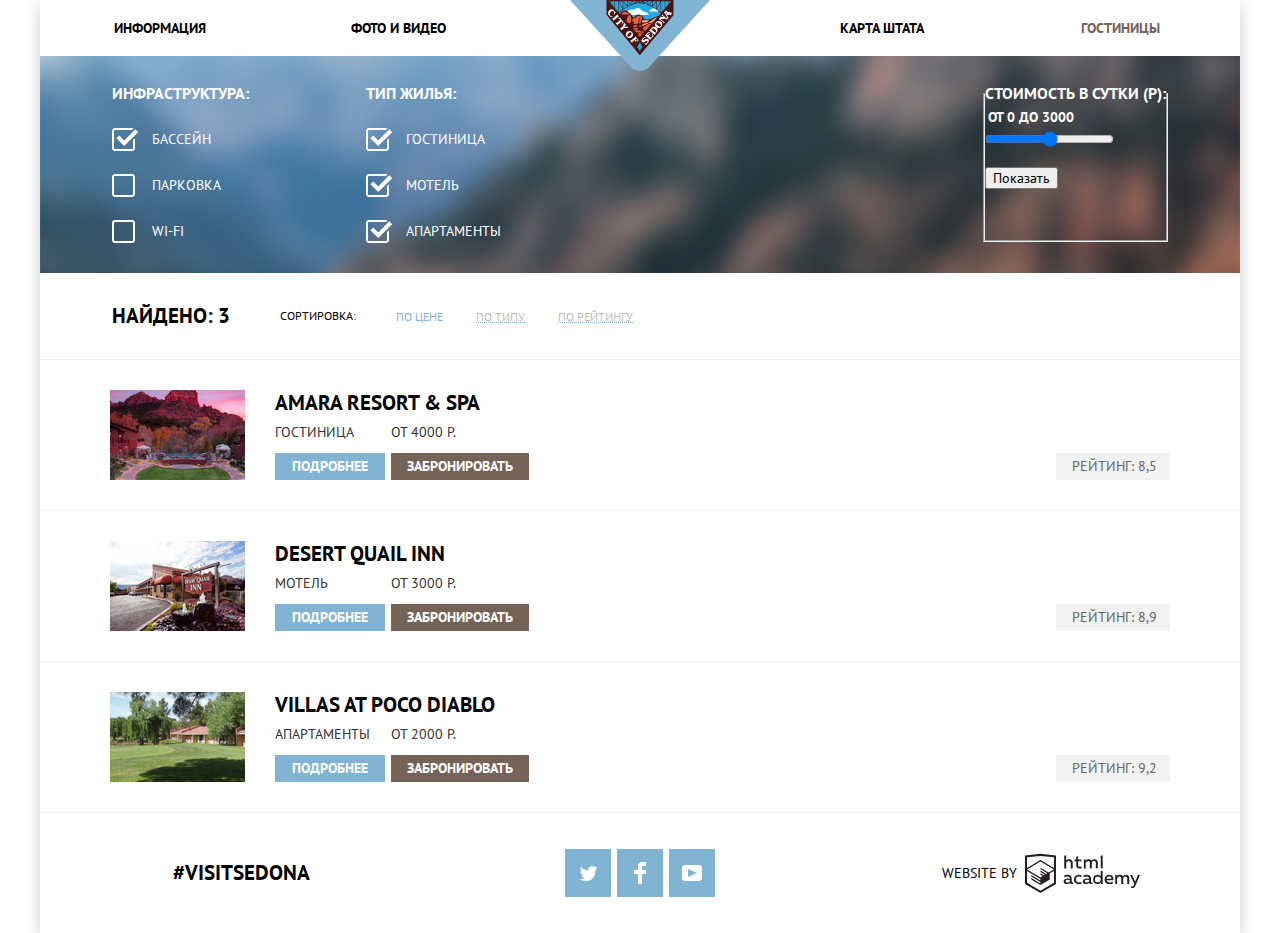
==== catalog.html @ b4323fd5 "Продолжаю пробовать стилизовать каталог" ====
<!DOCTYPE html>
<html lang="ru">
  <head>
    <meta charset="utf-8">
    <title>HTML Academy: Седона</title>
    <link href="https://fonts.googleapis.com/css?family=PT+Sans:400,700&amp;subset=cyrillic" rel="stylesheet">
    <link href="css/normalize.css" rel="stylesheet">
    <link href="css/style.css" rel="stylesheet">
  </head>
  <body class="inner-page">
    <div class="center-container">

      <header class="main-header">
        <nav class="main-navigation">
        	<a class="header-logo" href="index.html">
        	  <img src="img/logo-sedona.svg" width="140" height="71" alt="Логотип Седоны">
          </a>
        	<ul class="site-navigation">
        		<li class="navigation-item">
              <a href="info.html">Информация</a>
            </li>
        		<li class="navigation-item">
              <a href="media.html">Фото и видео</a>
            </li>
        		<li class="navigation-item">
              <a href="map.html">Карта штата</a>
            </li>
        		<li class="navigation-item site-navigation-current">
              <a href="catalog.html">Гостиницы</a>
            </li>
          </ul>
        </nav>
      </header>

      <main class="container">
      
        <section class="main-filter">
          <form class="main-filter-form" action="https://echo.htmlacademy.ru" method="get">
            <h2 class="visually-hidden">Фильтры</h2>
            <fieldset class="filter-infrastructure">
              <legend>Инфраструктура:</legend>
              <div class="field">
                <input type="checkbox" id="check-pool" name="check-pool" class="visually-hidden" checked>
                <label for="check-pool">Бассейн</label>
              </div>
              <div class="field">
                <input type="checkbox" id="check-parking" name="check-parking" class="visually-hidden">
                <label for="check-parking">Парковка</label>
              </div>
              <div class="field">
                <input type="checkbox" id="check-wifi" name="check-wifi" class="visually-hidden">
                <label for="check-wifi">Wi-Fi</label>
              </div>
            </fieldset>
            <fieldset class="filter-housetype">
              <legend>Тип жилья:</legend>
              <div class="field">
                <input type="checkbox" id="check-hotel" name="check-hotel" class="visually-hidden" checked>
                <label for="check-hotel">Гостиница</label>
              </div>
              <div class="field">
                <input type="checkbox" id="check-motel" name="check-motel" class="visually-hidden" checked>
                <label for="check-motel">Мотель</label>
              </div>
              <div class="field">
                <input type="checkbox" id="check-apartment" name="check-apartment" class="visually-hidden" checked>
                <label for="check-apartment">Апартаменты</label>
              </div>
            </fieldset>
            <fieldset class="filter-cost">
              <legend>Стоимость в сутки (Р):</legend>
              <table> 
                <tr>
                  <td>От 0</td>
                  <td>До 3000</td>
                </tr>
              </table>
              <input id="cost-range" name="cost-range" type="range" min="0" max="3000" step="100">
              <p>
                <button type="submit">Показать</button>
              </p>
            </fieldset>
          </form>
        </section>

        <section class="main-sorting">
          <p>
            <b>Найдено: 3</b>
          </p>
          <h4>Сортировка:</h4>
          <ul class="sort-list">
            <li class="sort-item">
              <a href="#" class="sort-type sort-active">по цене</a>
            </li>
            <li class="sort-item">
              <a href="#" class="sort-type">по типу</a>
            </li>
            <li class="sort-item">
              <a href="#" class="sort-type">по рейтингу</a>
            </li>
          </ul>
          <div class="sort-buttons-container">
          </div>
        </section>

        <section class="catalog">
          <h2 class="visually-hidden">Каталог гостиниц</h2>
          <ul class="catalog-list">
            <li class="catalog-item">
              <img src="img/hotel.jpg" width="135" height="90" alt="Фото гостиницы">
              <div class="catalog-description">
                <a href="#" class="hotel-type">Amara resort & spa<a>
                <div class="catlog-block">
                  <div class="catalog-detail-block">
                    <p>Гостиница</p>
                    <a href="#" class="button button-detail">Подробнее</a>
                  </div>
                  <div class="catalog-reserv-block">
                    <p>от 4000 р.</p>
                    <a href="#" class="button button-reserv">Забронировать</a>
                  </div>
                </div>
              </div>
              <div class="catalog-reitings">
                <div class="stars"></div>
                <p class="reitings">Рейтинг: 8,5</p>
              </div>
            </li>
            <li class="catalog-item">
              <img src="img/motel.jpg" width="135" height="90" alt="Фото мотеля">
              <div class="catalog-description">
                <a href="#" class="hotel-type">Desert quail inn<a>
                <div class="catlog-block">
                  <div class="catalog-detail-block">
                    <p>Мотель</p>
                    <a href="#" class="button button-detail">Подробнее</a>
                  </div>
                  <div class="catalog-reserv-block">
                    <p>от 3000 р.</p>
                    <a href="#" class="button button-reserv">Забронировать</a>
                  </div>
                </div>
              </div>
              <div class="catalog-reitings">
                <div class="stars"></div>
                <p class="reitings">Рейтинг: 8,9</p>
              </div>
            </li>
            <li class="catalog-item">
              <img src="img/apartment.jpg" width="135" height="90" alt="Фото апартаментов">
              <div class="catalog-description">
                <a href="#" class="hotel-type">Villas at poco diablo<a>
                <div class="catlog-block">
                  <div class="catalog-detail-block">
                    <p>Апартаменты</p>
                    <a href="#" class="button button-detail">Подробнее</a>
                  </div>
                  <div class="catalog-reserv-block">
                    <p>от 2000 р.</p>
                    <a href="#" class="button button-reserv">Забронировать</a>
                  </div>
                </div>
              </div>
              <div class="catalog-reitings">
                <div class="stars"></div>
                <p class="reitings">Рейтинг: 9,2</p>
              </div>
            </li>
          </ul>
        </section>

      </main>

      <footer class="main-footer">
        <div class="footer-container">
          <p class="visitsedona">#visitsedona</p>
          <div class="footer-social">
            <ul class="social-list">
              <li><a class="button social-button tw-button" href="#"><span class="visually-hidden">Твиттер</span></a></li>
              <li><a class="button social-button fb-button" href="#"><span class="visually-hidden">Фейсбук</span></a></li>
              <li><a class="button social-button yt-button" href="#"><span class="visually-hidden">Ютюб</span></a></li>
            </ul>
          </div>
          <p class="html-academy">
            <a href="https://htmlacademy.ru/intensive/htmlcss">
              <span class="website-by">Website by</span>
              <svg id="Layer_1" data-name="Layer 1" xmlns="http://www.w3.org/2000/svg" width="115" height="41" viewBox="0 0 108.08 36.85"><title>logo-htmlacademy-small1</title><path d="M44.61,26.88a2,2,0,0,0,.55-0.1v1.33a3.25,3.25,0,0,1-1.18.21,1.67,1.67,0,0,1-1.67-1,4.84,4.84,0,0,1-3.14,1.08c-1.51,0-2.91-.83-2.91-2.55,0-2.13,2-2.79,3.71-2.79a11.08,11.08,0,0,1,2.17.25v-0.3c0-1-.76-1.77-2.19-1.77a7.42,7.42,0,0,0-3,.64v-1.7a10.21,10.21,0,0,1,3.19-.55c2.36,0,3.81,1.12,3.81,3.65v3a0.54,0.54,0,0,0,.49.59h0.17Zm-6.44-1.13A1.35,1.35,0,0,0,39.63,27h0.11a3.39,3.39,0,0,0,2.41-1V24.58a9.72,9.72,0,0,0-1.81-.21c-1,0-2.16.33-2.16,1.38h0Zm12.36-6.11a5,5,0,0,1,2.57.64V22a4.08,4.08,0,0,0-2.3-.7,2.75,2.75,0,1,0,0,5.49,5,5,0,0,0,2.43-.64v1.71a6.27,6.27,0,0,1-2.76.57A4.21,4.21,0,0,1,46,24.51q0-.21,0-0.41a4.32,4.32,0,0,1,4.18-4.46h0.38Zm12.17,7.24a2,2,0,0,0,.55-0.1v1.33a3.25,3.25,0,0,1-1.18.21,1.67,1.67,0,0,1-1.67-1,4.84,4.84,0,0,1-3.14,1.08c-1.51,0-2.91-.83-2.91-2.55,0-2.13,2-2.79,3.71-2.79a11.08,11.08,0,0,1,2.17.25v-0.3c0-1-.76-1.77-2.19-1.77a7.42,7.42,0,0,0-3,.64v-1.7a10.21,10.21,0,0,1,3.19-.55c2.36,0,3.81,1.12,3.81,3.65v3a0.54,0.54,0,0,0,.49.59h0.17Zm-6.44-1.13A1.35,1.35,0,0,0,57.73,27h0.11a3.39,3.39,0,0,0,2.41-1V24.58a9.72,9.72,0,0,0-1.81-.21c-1.06,0-2.16.33-2.16,1.38h0ZM73,16V28.2H71.35V26.88a3.88,3.88,0,0,1-3.19,1.54,4.4,4.4,0,0,1,0-8.78,3.81,3.81,0,0,1,3,1.3V16H73Zm-4.53,5.22a2.76,2.76,0,1,0,0,5.52A2.86,2.86,0,0,0,71.15,25V23A2.91,2.91,0,0,0,68.49,21.27ZM79,19.64c3.31,0,4.46,2.68,3.92,5.09H76.7c0.21,1.5,1.67,2.11,3.19,2.11a6.11,6.11,0,0,0,2.64-.59v1.6a7.14,7.14,0,0,1-3,.57C77,28.42,74.78,27,74.78,24a4.18,4.18,0,0,1,4-4.39H79Zm0.09,1.54a2.28,2.28,0,0,0-2.44,2.1v0.06H81.3A2,2,0,0,0,79.13,21.18Zm5.73,7V19.87h1.65v1a3.81,3.81,0,0,1,2.78-1.27A2.86,2.86,0,0,1,91.89,21a4.12,4.12,0,0,1,2.91-1.33A3.06,3.06,0,0,1,98,23V28.2h-1.9V23.05a1.59,1.59,0,0,0-1.42-1.75H94.42a2.8,2.8,0,0,0-2.07,1.12V28.2h-1.9V23.05A1.59,1.59,0,0,0,89,21.31H88.8a3,3,0,0,0-2.21,1.29v5.63H84.86Zm21.31-8.33h1.9l-3.91,9.46c-0.9,2.17-2.09,2.86-3.35,2.86a4.76,4.76,0,0,1-1.1-.14V30.46a2.86,2.86,0,0,0,.85.12c0.9,0,1.58-.64,2.07-1.9l0.17-.42-4-8.4h2l2.86,6.29ZM38.73,1.46V6.22a3.81,3.81,0,0,1,2.7-1.14,3.25,3.25,0,0,1,3.44,3.4v5.15H43V8.72a1.81,1.81,0,0,0-1.61-2h-0.3a2.93,2.93,0,0,0-2.32,1.39v5.52h-1.9V1.46h1.9ZM49.94,2.31v3h3V6.91h-3v3.81c0,1.1.5,1.46,1.58,1.46a4.49,4.49,0,0,0,1.69-.33v1.6A6.8,6.8,0,0,1,51,13.8a2.55,2.55,0,0,1-2.86-2.74V6.89H46.58V5.26h1.5V2.74Zm5.4,11.31V5.28H57v1A3.81,3.81,0,0,1,59.77,5a2.86,2.86,0,0,1,2.6,1.33A4.12,4.12,0,0,1,65.28,5,3.06,3.06,0,0,1,68.44,8.4v5.21h-1.9V8.46a1.59,1.59,0,0,0-1.42-1.75H64.89a2.8,2.8,0,0,0-2.07,1.12v5.78h-1.9V8.46A1.59,1.59,0,0,0,59.5,6.71H59.27A3,3,0,0,0,57.06,8v5.63H55.34ZM71.17,1.45H73V13.6H71.17V1.45ZM14.71,0H14.55L0,1.54V28.21l14.55,8.66,14.55-8.66V1.54Zm12.5,27.1L14.55,34.64,1.9,27.12V16.18l12.59,7.5V25L5.86,19.9v1.31l8.68,5.21v1.39L5.87,22.65V24l8.68,5.21,8.75-5.24V18.31L27.2,16V27.12Zm0-12.53-3.48,2-1.6,1L14.51,13v1.31L21,18.23H21l-0.14.09-1,.54-5.37-3.2V17l4.24,2.52-1,.67-3.2-1.9v1.31l2.1,1.24L14.5,22.1,2,14.65,14.51,7.11Zm0-1.32L14.49,5.76,1.91,13.25v-10L14.56,1.92,27.21,3.25v10h0Z" transform="translate(0 -0.02)" fill="#231f20"/></svg>
            </a>
          </p>
        </div>
      </footer>

    </div>
  </body>
</html>
---- css/style.css ----
body {
  margin: 0;
  padding: 0;

  font-family: "PT Sans", Arial, sans-serif;
  font-size: 14px;
  line-height: 21px;
  font-weight: 700;
  color: #000000;
  text-transform: uppercase;
  background-color: #ffffff;
}

a {
  text-decoration: none;
}

img {
  max-width: 100%;
  height: auto;
}

.center-container {
  width: 1200px;
  margin: 0 auto;
  box-shadow: 0 5px 15px rgba(0, 1, 1, 0.2);
}

/* Стилизация блока header */
.header-logo {
  position: absolute;
  left: 530px;
}

.main-navigation {
  position: relative;
  font-size: 14px;
  line-height: 26px;
  font-weight: 700;
  color: #000000;
  background-color: #ffffff;
}

.site-navigation {
  margin: 0;
  padding: 0;
  list-style: none;
  display: flex;
  flex-direction: row;
}

.navigation-item {
  width: 239px;
  padding-top: 15px;
  padding-bottom: 15px;
  text-align: center;
}

.navigation-item:nth-child(3) {
  margin-left: auto;
}

.site-navigation a {
  color: #000000;
}

.site-navigation a:hover,
.site-navigation a:focus {
  color: #81b3d2;
}

.site-navigation a:active {
  color: rgba(0, 0, 0, 0.3);
}

.site-navigation-current a {
  color: #766357;
}

/* Стилизация блока main */
.background-logo {
  width: 1200px;
  height: 510px;
  background-image: url("../img/polygon.svg"), url("../img/background-photo.jpg");
  background-size: 1200px 57px, cover;
  background-position: center bottom, center -57px;
  background-repeat: no-repeat;
  margin-bottom: 40px;
}

.welcome {
  width: 575px;
  margin: 0 auto;
  display: flex;
  flex-direction: column;
  align-items: center;
}

.welcome h2 {
  font-size: 21px;
  line-height: 26px;	
  text-align: center;
  margin-bottom: 15px;
}

.welcome p {
  font-size: 14px;
  line-height: 26px;
  font-weight: 400;
  color: #333333;
  text-align: center;
  margin-bottom: 50px;
}

.features {
  margin-bottom: 50px;
}

.features-list,
.features-list-nested,
.catalog-list {
  margin: 0;
  padding: 0;
  list-style: none; 
}

.feature-item {
  display: flex;
  flex-direction: column;
  text-align: center;
}

.feature-item-main {
  display: flex;
  flex-direction: row;
}

.feature-item-discription {
  box-sizing: border-box;
  width: 400px;
  background-color: #81b3d2;
}

.feature-item-background {
  width: 800px;
  background-repeat: no-repeat;
  background-size: cover;
}

.feature-item-discription {
  padding: 50px 40px;
}

.feature-item:nth-of-type(1) .feature-item-background {
  background-image: url("../img/feature-photo-2.jpg");
  background-position: center -77px;
}

.feature-item:nth-of-type(2) .feature-item-background {
  background-image: url("../img/feature-photo-1.jpg");
  background-position: center -75px;
}

.features-list-nested {
  display: flex;
  flex-direction: row;
}

.nested-item {
  padding: 50px 60px 60px;
  width: 400px;
  box-sizing: border-box;
  background-color: #eeeeee;
}

.nested-item.stretched {
  padding: 170px 60px 80px;
  background-color: #ffffff;
}

.feature-item h3 {
  margin: 0;
  padding: 0;
  margin-bottom: 25px;
  font-size: 21px;
  line-height: 21px;
}

.feature-item p {
  margin: 0;
  padding: 0;
  font-size: 14px;
  line-height: 21px;
  font-weight: 400;
}

p.feature-number {
  margin-bottom: 20px;
}

.feature-item-main {
  color: #ffffff;
}

h3.with-icon {
  position: relative;
}

h3.with-icon::before {
  content: "";
  position: absolute;
  bottom: 45px;
  left: 50%;
  margin-left: -38px;
  width: 76px;
  height: 80px;
  background-repeat: no-repeat;
}

h3.with-icon.icon-1::before {
  background-image: url("../img/icon-1.svg");
  background-position: 0 5px;
}

h3.with-icon.icon-2::before {
  background-image: url("../img/icon-3.svg");
  background-position: 0 5px;
}

h3.with-icon.icon-3::before {
  background-image: url("../img/icon-2.svg");
  background-position: 5px 0;
}

.interested {
  width: 575px;
  margin: 0 auto;
  display: flex;
  flex-direction: column;
  align-items: center;
}

.interested h2 {
  margin: 0;
  padding: 0;
  margin-bottom: 25px;
  font-size: 30px;
  line-height: 36px;	
  text-align: center;
}

.interested p {
  margin: 0;
  padding: 0;
  font-size: 14px;
  line-height: 24px;
  font-weight: 400;
  color: #333333;
  text-align: center;
  margin-bottom: 45px;
}

.button {
  display: inline-block;
  font: inherit;
  text-align: center;
  color: #ffffff;
  vertical-align: middle;
  text-transform: uppercase;
  background-color: #81b3d2;
  border: none;
}

.button-detail {
  padding: 3px 17px;
  margin-right: 6px;
}

.button-reserv {
  padding: 3px 16px;
  background-color: #766357;  
}

.popap-button-container {
  position: relative;
  margin-left: 316px;
}

.button-popap {
  padding: 30px 140px;
  font-size: 21px;
  line-height: 26px;
  font-weight: 700;
  background-color: #766357;	
}

.button-find {
  padding-top: 16px;
  padding-bottom: 16px;
  margin-top: 24px;
  width: 100%;
  font-size: 21px;
  line-height: 26px;
  font-weight: 700;
}

.button-change {
  position: relative;
  width: 38px;
  height: 38px;
  font-size: 0;
  background-color: #f2f2f2;
  border: 0;
}

.button-change::before,
.button-change::after {
  content: "";
  position: absolute;
  width: 12px;
  height: 3px;
  top: 18px;
  left: 13px;
  background-color: #cacaca;
}

.button-minus {
}

.button-plus::after {
  transform: rotate(90deg);
}

.button-popap:hover,
.button-popap:focus,
.button-reserv:hover,
.button-reserv:focus {
  background-color: #604e43;
}

.button-popap:active,
.button-reserv:active {
  background-color: #503e33;
  color: rgba(255, 255, 255, 0.3);
}

.button-find:hover,
.button-find:focus,
.button-detail:hover,
.button-detail:focus,
.social-button:hover,
.social-button:focus {
  background-color: #669ec0;
}

.button-find:active,
.button-detail:active,
.social-button:active {
  background-color: #5496bd;
  color: rgba(255, 255, 255, 0.3);
}

.button-change:hover::before,
.button-change:hover::after,
.button-change:focus::before,
.button-change:focus::after {
  background-color: #000000; 
}

.button-change:active::before,
.button-change:active::after {
  background-color: #81b3d2;
}

.map {
  height: 473px;
  overflow: hidden;
}

/* Стилизация блока footer */
.main-footer .footer-container {
  padding: 36px 73px;
  display: flex;
  flex-direction: row;
  align-items: center;
}

p.visitsedona {
  margin: 0;
  padding: 0;
  margin-right: 212px;
  padding-left: 60px;
  box-sizing: border-box;
  font-size: 21px;
  line-height: 26px;	
  width: 240px;
}

.footer-social {
  width: 150px;
}

.social-list {
  margin: 0;
  padding: 0;
  width: 150px;
  display: flex;
  flex-direction: row;
  justify-content: space-between;
  list-style: none;
}

.social-button {
  position: relative;
  width: 46px;
  height: 48px;
  background-color: #81b3d2;
}

.social-button::before {
  content: "";
  position: absolute;
  width: 24px;
  height: 24px;
  top: 50%;
  left: 50%;
  margin-left: -12px;
  margin-top: -12px;
  background-repeat: no-repeat;
  background-position: 50% 50%;
}

.social-button.tw-button::before {
  background-image: url("../img/twitter.svg");
}

.social-button.fb-button::before {
  background-image: url("../img/fb-icon.svg");
}

.social-button.yt-button::before {
  background-image: url("../img/youtube.svg");
}

.social-button:active::before {
  opacity: 0.3;
}

p.html-academy {
  margin: 0;
  padding: 0; 
  margin-left: auto;
  padding-left: 15px;
  box-sizing: border-box;
  width: 240px;
}

.html-academy a {
  display: flex;
  align-items: center;
}

.html-academy a:hover path,
.html-academy a:focus path {
  fill: #81b3d2;
}

.html-academy a:active path {
  fill: #bdbbbc;
}

span.website-by {
  margin-right: 8px;
  font-size: 14px;
  line-height: 26px;
  font-weight: 400;
  color: #000000;
}

/* Стилизация блока popap */
.popap-find-form {
  position: absolute;
  padding: 55px;
  width: 568px;
  box-sizing: border-box;
  background-color: #ffffff;

  box-shadow: 0 5px 15px rgba(0, 1, 1, 0.2);
}

.grown-children {
  display: flex;
  /*justify-content: space-between;*/
}

.find-hotel-form {
  display: flex;
  flex-wrap: wrap;
}

.find-form-item {
  display: flex;
  align-items: center;
}

.find-hotel-form p {
  margin: 0;
  margin-bottom: 30px;
}

.find-form-item label {
  display: inline-block;
  margin-right: 20px;
}

.find-form-item input {
  padding: 0;
  margin: 0;
  padding: 12px 50px 12px 12px;
  box-sizing: border-box;
  font: inherit;
  background-color: #f2f2f2;
  border: none;
  height: 38px;
  text-transform: uppercase;
   
  /*width: 100%;*/
  /*width: 346px;*/
}

.grown-children input {
  padding: 12px 14px;
  width: 38px;
}

.find-form-item input:hover {
  background-color: #ebebeb;
}

.find-form-item input:focus {
  background-color: transparent;
  border: 2px #e5e5e5 solid;
}

/* Далее для страницы каталога */

.main-filter {
  padding: 27px 70px 31px 70px;
  background-image: url("../img/filter-background.jpg");
  background-size: cover;
  background-position: center;
  background-repeat: no-repeat;
}

.main-filter-form {
  display: flex;
  flex-direction: row;
  color: #ffffff;
}

.filter-cost {
  margin-left: auto;
}

.main-filter-form legend {
  font-size: 16px;
  line-height: 21px;
  font-weight: 700;
}

.main-filter-form label {
  position: relative;
  font-size: 14px;
  line-height: 21px;
  font-weight: 400;
}

.main-filter-form label::before {
  content: "";
  height: 23px;
  width: 27px;
  left: -40px;
  top: -2px;
  position: absolute;
  background-image: url("../img/checkbox-off.svg");
  background-size: 23px 23px;
  background-position: 0;
  background-repeat: no-repeat;
}

.main-filter-form input[type="checkbox"]:checked + label::before {
  background-image: url("../img/checkbox-on.svg");
  background-size: 27px 23px;
  background-position: 0;
  background-repeat: no-repeat;  
}

.main-filter-form fieldset {
  padding: 0;
}

.main-filter-form .field {
  margin-top: 25px;
  margin-left: 40px;
}

.filter-infrastructure {
  margin-right: 115px;
  border: none;
}

.filter-housetype {
  border: none; 
}

.catalog-list {
  margin: 0;
  padding: 0;
}

.catalog-item {
  padding: 30px 70px;
  border-bottom: 1px solid #eeeeee;
  display: flex;
  flex-direction: row;
}

.catalog-description {
  display: flex;
  flex-direction: column; 
}

.catlog-block {
  display: flex;
  flex-direction: row;
  margin-top: auto;
}

.catalog-item img {
  margin-right: 30px;
}

.catlog-block p {
  margin: 0;
  padding: 0;
  margin-bottom: 10px;
  font-size: 14px;
  line-height: 21px;
  font-weight: 400;
  color: #333333;
}

.catalog-reitings {
  margin-left: auto;
  display: flex;
  flex-direction: column;
  justify-content: space-between;
}

.reitings {
  margin: 0;
  padding: 0;
  padding-top: 3px;
  padding-bottom: 3px;
  padding-left: 16px;
  padding-right: 13px;

  font-size: 14px;
  line-height: 21px;
  font-weight: 400;
  color: #666666;

  background-color: #f2f2f2;
}

.hotel-type {
  font-size: 21px;
  line-height: 26px;
  font-weight: 700;
  color: #000000;	
}

.hotel-type:hover,
.hotel-type:focus {
  color: #81b3d2;
}

.hotel-type:active {
  color: rgba(0, 0, 0, 0.3);
}

.main-sorting {
  padding: 30px 72px;
  border-bottom: 1px solid #eeeeee;
  display: flex;
  flex-direction: row;
  align-items: center;
}

.main-sorting p:nth-child(1) {
  margin: 0;
  padding: 0;
  padding-right: 50px;
  font-size: 21px;
  line-height: 26px;
  font-weight: 700;
  color: #000000; 
}

.main-sorting h4 {
  margin: 0;
  padding: 0;
  padding-right: 40px;
  font-size: 12px;
  line-height: 18px;
  font-weight: 400;
  color: #000000; 
}

.sort-list {
  margin: 0;
  padding: 0;
  display: flex;
  flex-direction: row; 
  list-style: none; 
}

a.sort-type {
  margin-right: 33px;
  font-size: 12px;
  line-height: 18px;
  font-weight: 400;
  color: rgba(0,0,0,0.3);
  text-decoration: underline;
  text-decoration-style: dotted;
  text-decoration-color: #81b3d2;
}

a.sort-active {
  color: #81b3d2;
  text-decoration: none;
}

a.sort-type:hover,
a.sort-type:focus {
  color: #81b3d2;
}

a.sort-type:active {
  color: #000000;
  text-decoration: none;
}




.visually-hidden:not(:focus):not(:active),
input[type="checkbox"].visually-hidden,
input[type="radio"].visually-hidden {
  position: absolute;

  width: 1px;
  height: 1px;
  margin: -1px;
  border: 0;
  padding: 0;

  white-space: nowrap;

  clip-path: inset(100%);
  clip: rect(0 0 0 0);
  overflow: hidden;
}
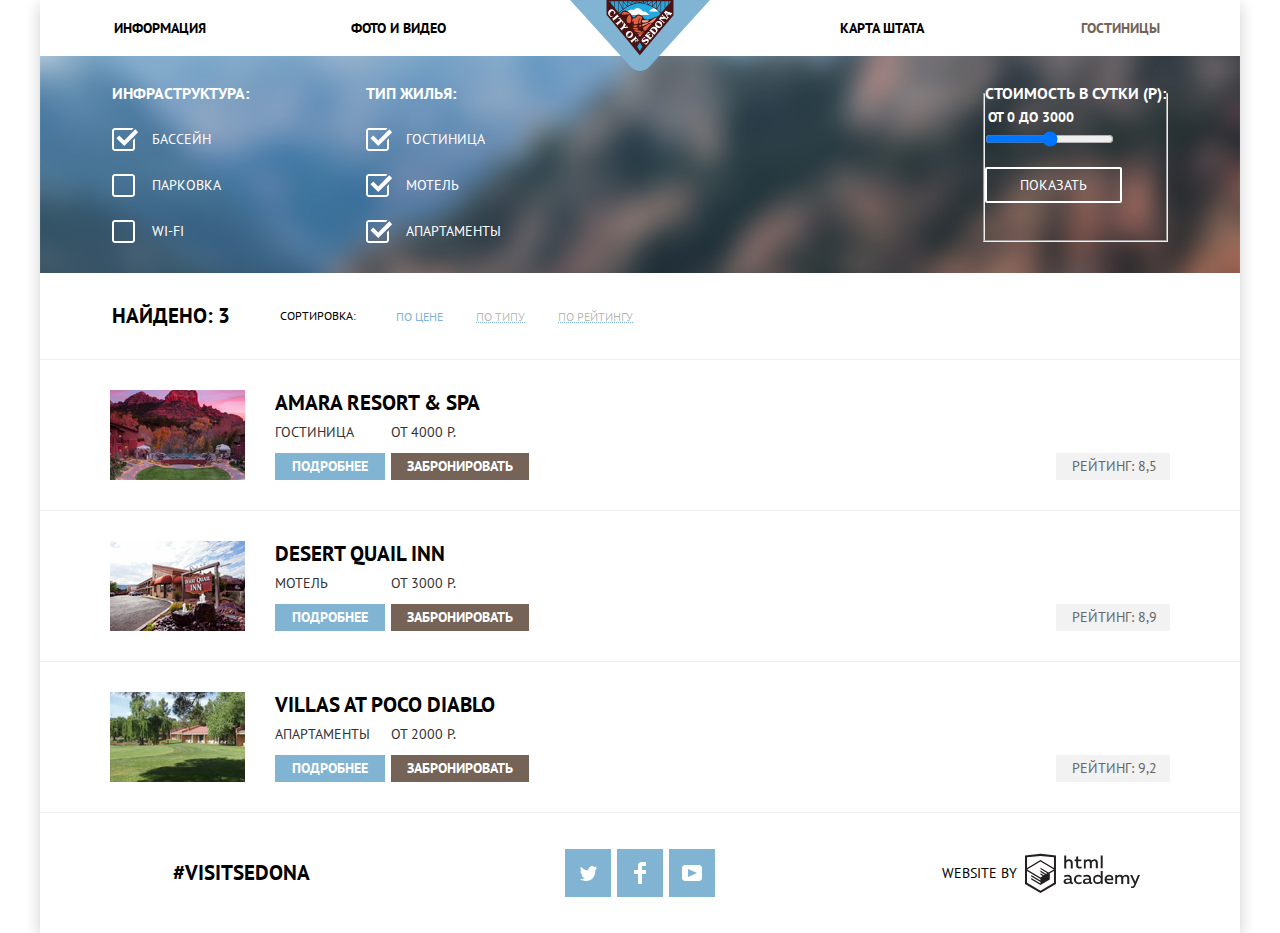
==== commit 7663947a: "Стилизации кнопки Показать" ====
--- a/catalog.html
+++ b/catalog.html
@@ -77,7 +77,7 @@
               </table>
               <input id="cost-range" name="cost-range" type="range" min="0" max="3000" step="100">
               <p>
-                <button type="submit">Показать</button>
+                <button type="submit" class="button show-button">Показать</button>
               </p>
             </fieldset>
           </form>
--- a/css/style.css
+++ b/css/style.css
@@ -324,11 +324,19 @@
   background-color: #cacaca;
 }
 
-.button-minus {
-}
-
 .button-plus::after {
   transform: rotate(90deg);
+}
+
+.show-button {
+  font-size: 14px;
+  line-height: 21px;
+  font-weight: 400;
+  width: 137px;
+  height: 36px;
+  background-color: transparent;
+  border: 2px solid #ffffff;
+  border-radius: 2px;
 }
 
 .button-popap:hover,
@@ -370,6 +378,12 @@
 .button-change:active::before,
 .button-change:active::after {
   background-color: #81b3d2;
+}
+
+.show-button:hover,
+.show-button:focus {
+  color: #000000;
+  background-color: #ffffff; 
 }
 
 .map {
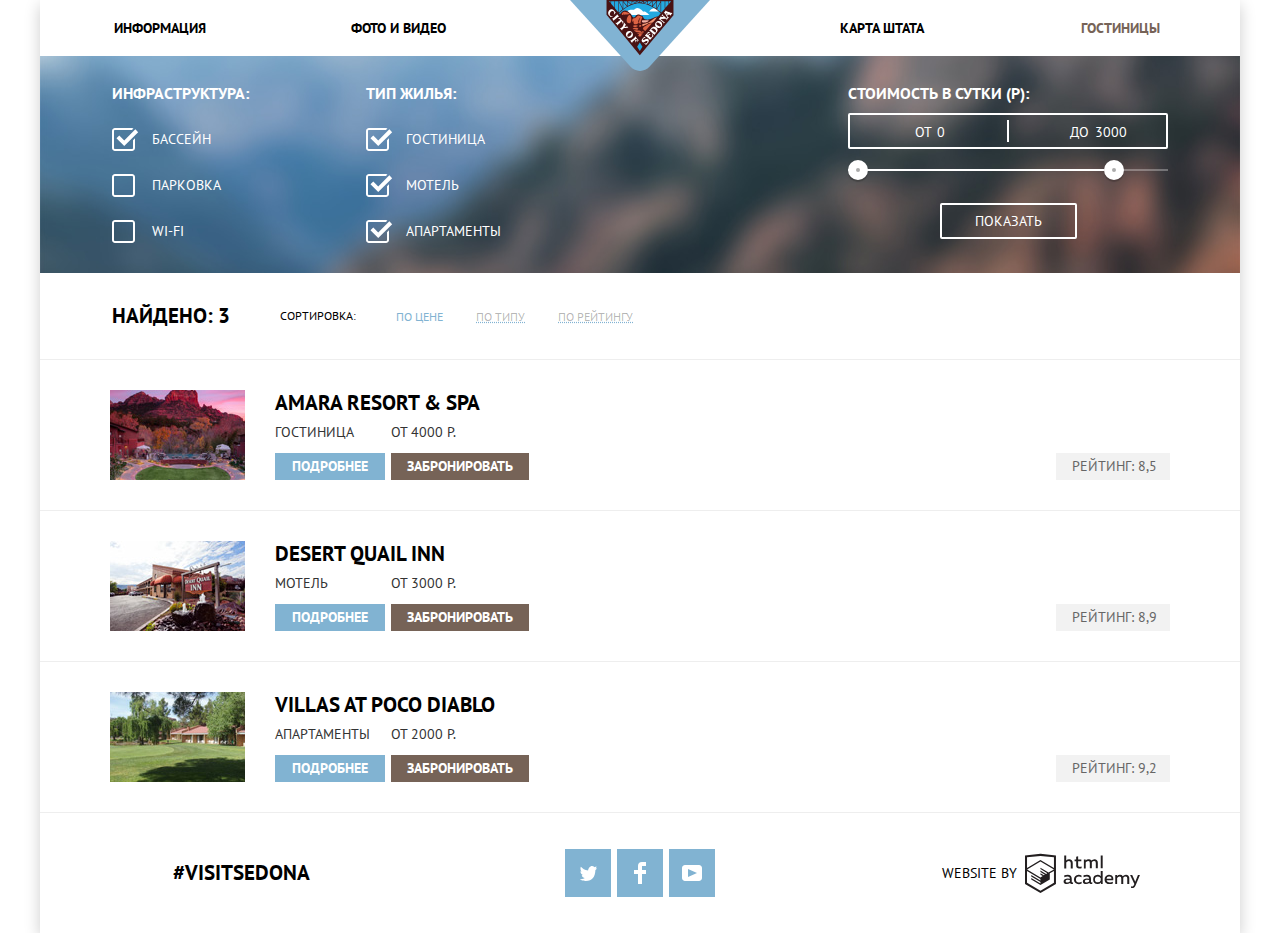
==== commit a6ff8e63: "Доверстал сложный фильтр в каталоге" ====
--- a/catalog.html
+++ b/catalog.html
@@ -41,44 +41,48 @@
               <legend>Инфраструктура:</legend>
               <div class="field">
                 <input type="checkbox" id="check-pool" name="check-pool" class="visually-hidden" checked>
-                <label for="check-pool">Бассейн</label>
+                <label class="check-label" for="check-pool">Бассейн</label>
               </div>
               <div class="field">
                 <input type="checkbox" id="check-parking" name="check-parking" class="visually-hidden">
-                <label for="check-parking">Парковка</label>
+                <label class="check-label" for="check-parking">Парковка</label>
               </div>
               <div class="field">
                 <input type="checkbox" id="check-wifi" name="check-wifi" class="visually-hidden">
-                <label for="check-wifi">Wi-Fi</label>
+                <label class="check-label" for="check-wifi">Wi-Fi</label>
               </div>
             </fieldset>
             <fieldset class="filter-housetype">
               <legend>Тип жилья:</legend>
               <div class="field">
                 <input type="checkbox" id="check-hotel" name="check-hotel" class="visually-hidden" checked>
-                <label for="check-hotel">Гостиница</label>
+                <label class="check-label" for="check-hotel">Гостиница</label>
               </div>
               <div class="field">
                 <input type="checkbox" id="check-motel" name="check-motel" class="visually-hidden" checked>
-                <label for="check-motel">Мотель</label>
+                <label class="check-label" for="check-motel">Мотель</label>
               </div>
               <div class="field">
                 <input type="checkbox" id="check-apartment" name="check-apartment" class="visually-hidden" checked>
-                <label for="check-apartment">Апартаменты</label>
+                <label class="check-label" for="check-apartment">Апартаменты</label>
               </div>
             </fieldset>
             <fieldset class="filter-cost">
               <legend>Стоимость в сутки (Р):</legend>
-              <table> 
-                <tr>
-                  <td>От 0</td>
-                  <td>До 3000</td>
-                </tr>
-              </table>
-              <input id="cost-range" name="cost-range" type="range" min="0" max="3000" step="100">
-              <p>
+              <div class="price-controls">
+                <label class="min-price">от <input type="text" name="min-price" value="0"></label>
+                <label class="max-price">до <input type="text" name="max-price" value="3000"></label>
+              </div>
+              <div class="range-controls">
+                <div class="scale">
+                  <div class="bar"></div>
+                </div>
+                <div class="range-toggle range-toggle-min"></div>
+                <div class="range-toggle range-toggle-max"></div>
+              </div>
+              <!--<p>-->
                 <button type="submit" class="button show-button">Показать</button>
-              </p>
+              <!--</p>-->
             </fieldset>
           </form>
         </section>
--- a/css/style.css
+++ b/css/style.css
@@ -329,6 +329,9 @@
 }
 
 .show-button {
+  display: block;
+  margin: 0 auto;
+  /*padding: 6px 35px;*/
   font-size: 14px;
   line-height: 21px;
   font-weight: 400;
@@ -337,6 +340,7 @@
   background-color: transparent;
   border: 2px solid #ffffff;
   border-radius: 2px;
+  cursor: pointer;
 }
 
 .button-popap:hover,
@@ -572,10 +576,6 @@
   color: #ffffff;
 }
 
-.filter-cost {
-  margin-left: auto;
-}
-
 .main-filter-form legend {
   font-size: 16px;
   line-height: 21px;
@@ -589,7 +589,102 @@
   font-weight: 400;
 }
 
-.main-filter-form label::before {
+.filter-cost {
+  width: 320px;
+  margin-left: auto;
+  border: none;
+}
+
+.filter-cost legend {
+  margin-bottom: 9px;
+}
+
+.price-controls {
+  position: relative;
+  height: 32px;
+  margin-bottom: 20px;
+  font-size: 0;
+  border: 2px solid #ffffff;
+  border-radius: 2px;
+}
+
+.price-controls::after {
+  content: "";
+  position: absolute;
+  top: 50%;
+  left: 50%;
+  width: 2px;
+  height: 22px;
+  background: #ffffff;
+  transform: translate(-50%, -50%);
+}
+
+.price-controls label {
+  display: inline-block;
+  font-size: 14px;
+  line-height: 32px;
+  /*line-height: 38px;*/
+  vertical-align: top;
+  cursor: pointer;
+  /*background-color: red;*/
+}
+
+.price-controls .min-price,
+.price-controls .max-price {
+  width: 90px;
+  padding-left: 65px;
+}
+
+.price-controls input {
+  width: 50px;
+  margin: 0;
+  color: inherit;
+  font: inherit;
+  background: none;
+  border: none;
+}
+
+.range-controls {
+  position: relative;
+  margin-bottom: 32px;
+}
+
+.range-controls .scale {
+  height: 2px;
+  background: rgba(255, 255, 255, 0.3);
+}
+
+.range-controls .bar {
+  width: 80%;
+  height: 2px;
+  background: #ffffff;
+}
+
+.range-toggle {
+  position: absolute;
+  top: -9px;
+  width: 4px;
+  height: 4px;
+  background: #ababab;
+  border: 8px solid #ffffff;
+  border-radius: 50%;
+  box-shadow: 0 2px 1px 0 rgba(0, 1, 1, 0.2);
+  cursor: pointer;
+}
+
+.range-toggle:hover {
+  background: #1c4f80;
+}
+
+.range-toggle-min {
+  left: 0;
+}
+
+.range-toggle-max {
+  left: 80%;
+}
+
+.check-label::before {
   content: "";
   height: 23px;
   width: 27px;
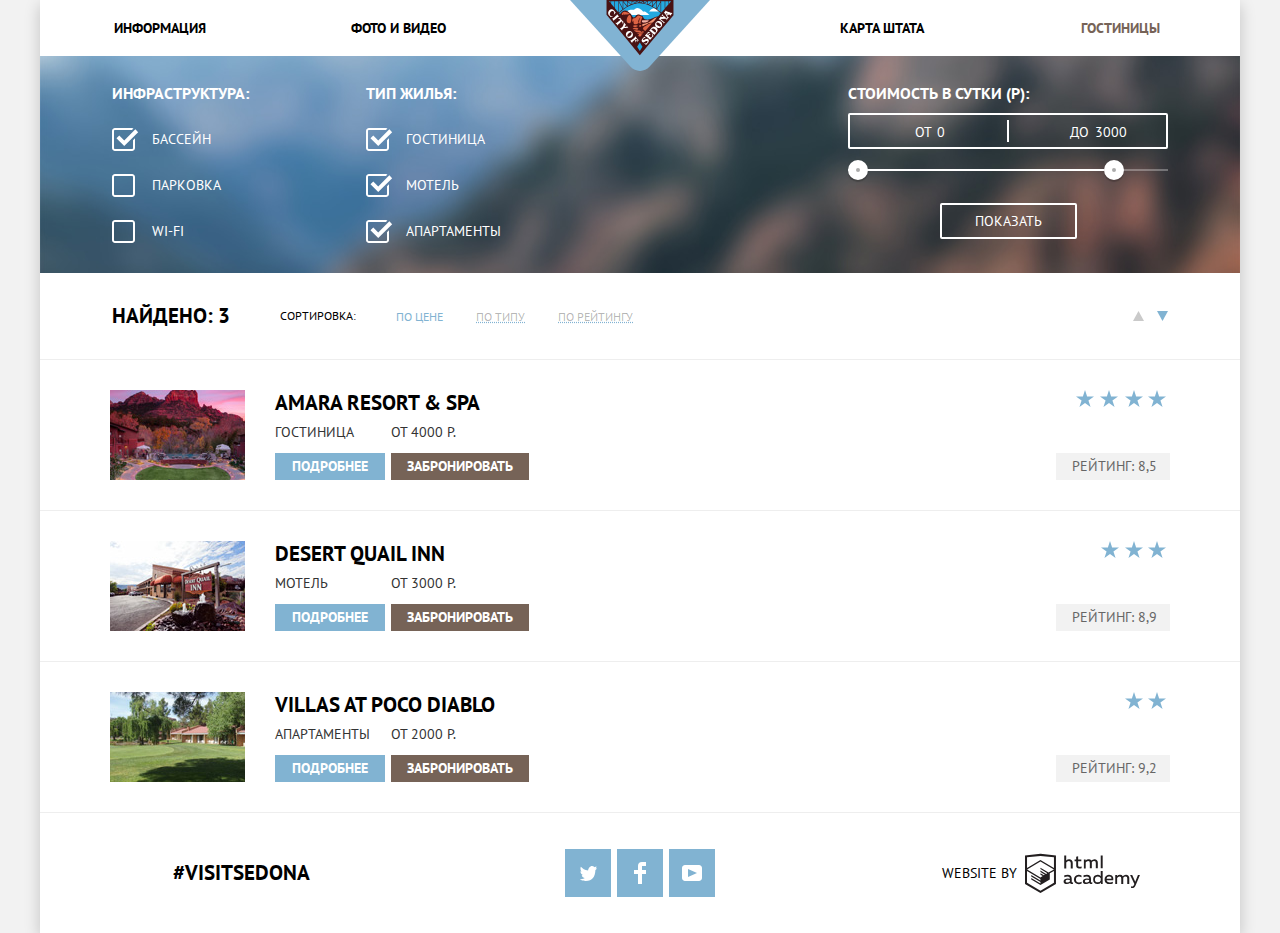
==== commit 1fd54c23: "Закончил верстку обоих страниц" ====
--- a/catalog.html
+++ b/catalog.html
@@ -80,9 +80,7 @@
                 <div class="range-toggle range-toggle-min"></div>
                 <div class="range-toggle range-toggle-max"></div>
               </div>
-              <!--<p>-->
-                <button type="submit" class="button show-button">Показать</button>
-              <!--</p>-->
+              <button type="submit" class="button show-button">Показать</button>
             </fieldset>
           </form>
         </section>
@@ -104,6 +102,12 @@
             </li>
           </ul>
           <div class="sort-buttons-container">
+            <a href="#" class="sort-button sort-button-up">
+              <svg xmlns="http://www.w3.org/2000/svg" width="11" height="10" viewBox="0 0 11 10"><path fill="#cacaca" d="M5.5 0L0 10h11z"/></svg>
+            </a>
+            <a href="#" class="sort-button sort-button-down sort-button-active">
+              <svg xmlns="http://www.w3.org/2000/svg" width="11" height="10" viewBox="0 0 11 10"><path fill="#cacaca" d="M5.5 10L0 0h11"/></svg>
+            </a>
           </div>
         </section>
 
@@ -126,7 +130,7 @@
                 </div>
               </div>
               <div class="catalog-reitings">
-                <div class="stars"></div>
+                <div class="stars four-stars"></div>
                 <p class="reitings">Рейтинг: 8,5</p>
               </div>
             </li>
@@ -146,7 +150,7 @@
                 </div>
               </div>
               <div class="catalog-reitings">
-                <div class="stars"></div>
+                <div class="stars three-stars"></div>
                 <p class="reitings">Рейтинг: 8,9</p>
               </div>
             </li>
@@ -166,7 +170,7 @@
                 </div>
               </div>
               <div class="catalog-reitings">
-                <div class="stars"></div>
+                <div class="stars two-stars"></div>
                 <p class="reitings">Рейтинг: 9,2</p>
               </div>
             </li>
--- a/css/style.css
+++ b/css/style.css
@@ -8,7 +8,7 @@
   font-weight: 700;
   color: #000000;
   text-transform: uppercase;
-  background-color: #ffffff;
+  background-color: #f2f2f2;
 }
 
 a {
@@ -24,6 +24,10 @@
   width: 1200px;
   margin: 0 auto;
   box-shadow: 0 5px 15px rgba(0, 1, 1, 0.2);
+}
+
+.container {
+  background-color: #ffffff;
 }
 
 /* Стилизация блока header */
@@ -281,12 +285,12 @@
   background-color: #766357;  
 }
 
-.popap-button-container {
+.popup-button-container {
   position: relative;
   margin-left: 316px;
 }
 
-.button-popap {
+.button-popup {
   padding: 30px 140px;
   font-size: 21px;
   line-height: 26px;
@@ -321,17 +325,37 @@
   height: 3px;
   top: 18px;
   left: 13px;
-  background-color: #cacaca;
+  background-color: #a9a9a9;
 }
 
 .button-plus::after {
   transform: rotate(90deg);
+}
+
+.button-calendar {
+  width: 58px;
+  height: 38px;
+  font-size: 0;
+  background-color: #f2f2f2;
+  border: 0;
+}
+
+.button-calendar path {
+  fill: #a9a9a9;
+}
+
+.button-calendar:hover path,
+.button-calendar:focus path {
+  fill: #000000; 
+}
+
+.button-calendar:active path {
+  fill: #81b3d2;
 }
 
 .show-button {
   display: block;
   margin: 0 auto;
-  /*padding: 6px 35px;*/
   font-size: 14px;
   line-height: 21px;
   font-weight: 400;
@@ -343,14 +367,14 @@
   cursor: pointer;
 }
 
-.button-popap:hover,
-.button-popap:focus,
+.button-popup:hover,
+.button-popup:focus,
 .button-reserv:hover,
 .button-reserv:focus {
   background-color: #604e43;
 }
 
-.button-popap:active,
+.button-popup:active,
 .button-reserv:active {
   background-color: #503e33;
   color: rgba(255, 255, 255, 0.3);
@@ -395,12 +419,18 @@
   overflow: hidden;
 }
 
+.map iframe {
+  z-index: 1;
+  border: none;
+}
+
 /* Стилизация блока footer */
 .main-footer .footer-container {
   padding: 36px 73px;
   display: flex;
   flex-direction: row;
   align-items: center;
+  background-color: #ffffff;
 }
 
 p.visitsedona {
@@ -496,7 +526,9 @@
 }
 
 /* Стилизация блока popap */
-.popap-find-form {
+.popup-find-form {
+  z-index: 2;
+  display: none;
   position: absolute;
   padding: 55px;
   width: 568px;
@@ -506,14 +538,55 @@
   box-shadow: 0 5px 15px rgba(0, 1, 1, 0.2);
 }
 
+@keyframes openup {
+  0% {
+    transform: translateY(-400px);
+  }
+
+  100% {
+    transform: translateY(0);
+  }
+}
+
+@keyframes shake {
+  0%,
+  100% {
+    transform: translateX(0);
+  }
+
+  10%,
+  30%,
+  50%,
+  70%,
+  90% {
+    transform: translateX(-10px);
+  }
+
+  20%,
+  40%,
+  60%,
+  80% {
+    transform: translateX(10px);
+  }
+}
+
+.modal-show {
+  display: block;
+  animation: openup 0.6s;
+}
+
+.modal-error {
+  animation: shake 0.6s;
+}
+
 .grown-children {
   display: flex;
-  /*justify-content: space-between;*/
+  justify-content: space-between;
 }
 
 .find-hotel-form {
   display: flex;
-  flex-wrap: wrap;
+  flex-direction: column;
 }
 
 .find-form-item {
@@ -527,28 +600,30 @@
 }
 
 .find-form-item label {
-  display: inline-block;
   margin-right: 20px;
+  white-space: nowrap;
 }
 
 .find-form-item input {
   padding: 0;
   margin: 0;
-  padding: 12px 50px 12px 12px;
+  padding: 12px;
   box-sizing: border-box;
   font: inherit;
   background-color: #f2f2f2;
   border: none;
   height: 38px;
   text-transform: uppercase;
-   
-  /*width: 100%;*/
-  /*width: 346px;*/
+  width: 100%;
 }
 
 .grown-children input {
   padding: 12px 14px;
   width: 38px;
+}
+
+label.grow-label {
+  margin-right: 40px; 
 }
 
 .find-form-item input:hover {
@@ -623,10 +698,8 @@
   display: inline-block;
   font-size: 14px;
   line-height: 32px;
-  /*line-height: 38px;*/
   vertical-align: top;
   cursor: pointer;
-  /*background-color: red;*/
 }
 
 .price-controls .min-price,
@@ -673,7 +746,8 @@
 }
 
 .range-toggle:hover {
-  background: #1c4f80;
+  width: 6px;
+  height: 6px;
 }
 
 .range-toggle-min {
@@ -766,6 +840,30 @@
   justify-content: space-between;
 }
 
+.stars {
+  width: 110px;
+  height: 17px;
+  background-repeat: no-repeat;
+}
+
+.two-stars {
+  background-image: url("../img/star.svg"), url("../img/star.svg");
+  background-size: 18px 17px;
+  background-position: right, 69px 0;
+}
+
+.three-stars {
+  background-image: url("../img/star.svg"), url("../img/star.svg"), url("../img/star.svg");
+  background-size: 18px 17px;
+  background-position: right, 69px 0, 45px 0;
+}
+
+.four-stars {
+  background-image: url("../img/star.svg"), url("../img/star.svg"), url("../img/star.svg"), url("../img/star.svg");
+  background-size: 18px 17px;
+  background-position: right, 69px 0, 44px 0, 20px 0;
+}
+
 .reitings {
   margin: 0;
   padding: 0;
@@ -832,6 +930,28 @@
   display: flex;
   flex-direction: row; 
   list-style: none; 
+}
+
+.sort-buttons-container {
+  margin-left: auto;
+  display: flex;
+  justify-content: space-between;
+  align-items: center;
+  width: 35px;
+  height: 10px;
+}
+
+.sort-button-active path {
+  fill: #81b3d2;
+}
+
+.sort-button:hover path, 
+.sort-button:focus path {
+  fill: #000000;
+}
+
+.sort-button:active path {
+  fill: #81b3d2;
 }
 
 a.sort-type {
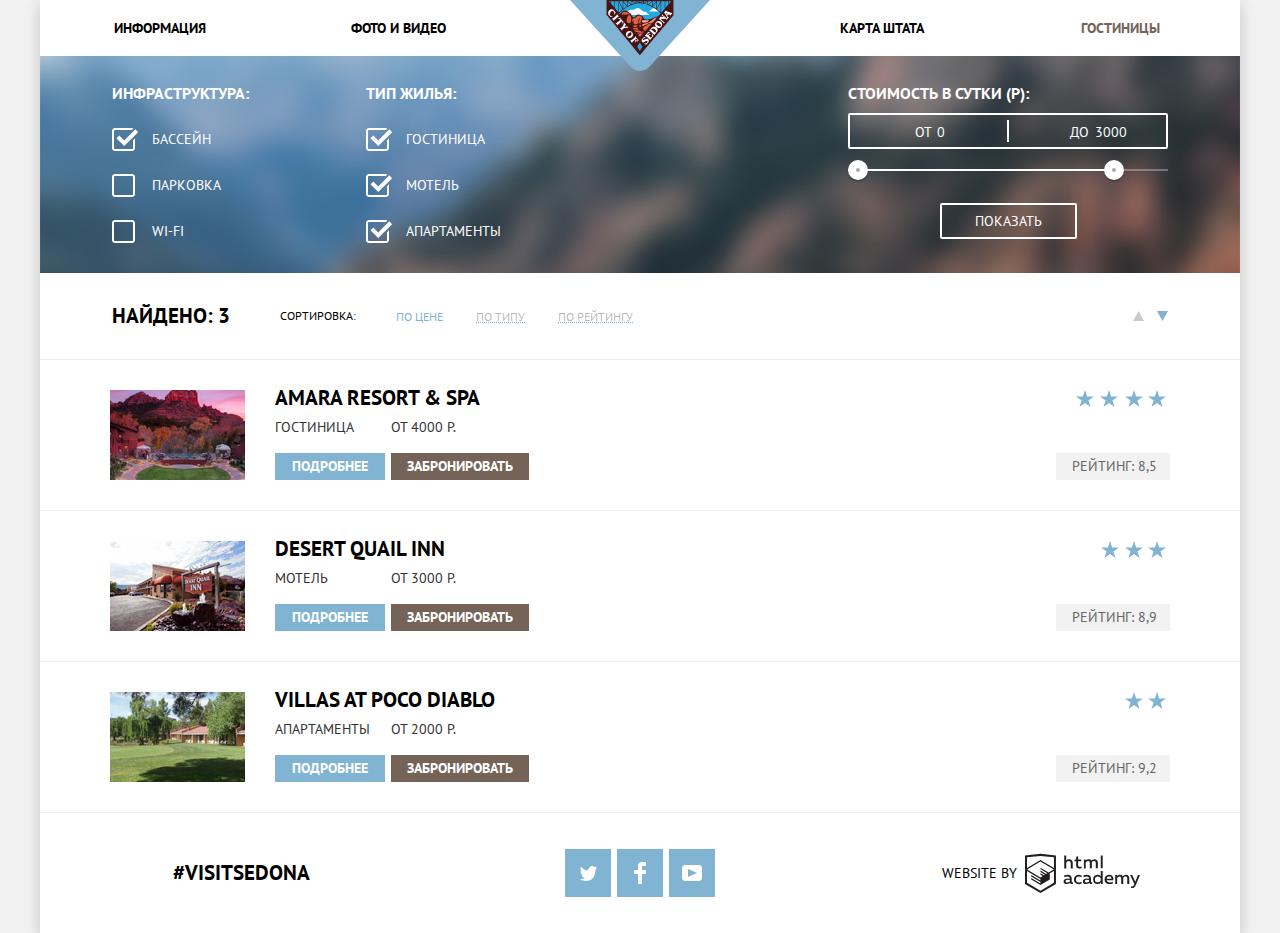
==== commit 28908bbe: "Небольшие правки базовых критериев" ====
--- a/catalog.html
+++ b/catalog.html
@@ -86,9 +86,7 @@
         </section>
 
         <section class="main-sorting">
-          <p>
-            <b>Найдено: 3</b>
-          </p>
+          <b>Найдено: 3</b>
           <h4>Сортировка:</h4>
           <ul class="sort-list">
             <li class="sort-item">
@@ -117,7 +115,7 @@
             <li class="catalog-item">
               <img src="img/hotel.jpg" width="135" height="90" alt="Фото гостиницы">
               <div class="catalog-description">
-                <a href="#" class="hotel-type">Amara resort & spa<a>
+                <a href="#" class="hotel-type">Amara resort & spa</a>
                 <div class="catlog-block">
                   <div class="catalog-detail-block">
                     <p>Гостиница</p>
@@ -137,7 +135,7 @@
             <li class="catalog-item">
               <img src="img/motel.jpg" width="135" height="90" alt="Фото мотеля">
               <div class="catalog-description">
-                <a href="#" class="hotel-type">Desert quail inn<a>
+                <a href="#" class="hotel-type">Desert quail inn</a>
                 <div class="catlog-block">
                   <div class="catalog-detail-block">
                     <p>Мотель</p>
@@ -157,7 +155,7 @@
             <li class="catalog-item">
               <img src="img/apartment.jpg" width="135" height="90" alt="Фото апартаментов">
               <div class="catalog-description">
-                <a href="#" class="hotel-type">Villas at poco diablo<a>
+                <a href="#" class="hotel-type">Villas at poco diablo</a>
                 <div class="catlog-block">
                   <div class="catalog-detail-block">
                     <p>Апартаменты</p>
--- a/css/style.css
+++ b/css/style.css
@@ -152,7 +152,7 @@
 }
 
 .feature-item-discription {
-  padding: 50px 40px;
+  padding: 47px 50px 60px;
 }
 
 .feature-item:nth-of-type(1) .feature-item-background {
@@ -171,20 +171,21 @@
 }
 
 .nested-item {
-  padding: 50px 60px 60px;
+  padding: 47px 60px 60px;
   width: 400px;
   box-sizing: border-box;
   background-color: #eeeeee;
 }
 
 .nested-item.stretched {
-  padding: 170px 60px 80px;
+  padding: 160px 60px 80px;
   background-color: #ffffff;
 }
 
 .feature-item h3 {
   margin: 0;
   padding: 0;
+  padding: 0 60px;
   margin-bottom: 25px;
   font-size: 21px;
   line-height: 21px;
@@ -415,22 +416,32 @@
 }
 
 .map {
-  height: 473px;
+  position: absolute;
+  height: 593px;
   overflow: hidden;
 }
 
 .map iframe {
-  z-index: 1;
   border: none;
 }
 
 /* Стилизация блока footer */
+
+.main-page .main-footer {
+  position: relative;
+  margin-top: 473px;
+  background-color: rgba(255,255,255,0.9);
+}
+
+.inner-page .main-footer {
+  background-color: #ffffff;
+}
+
 .main-footer .footer-container {
   padding: 36px 73px;
   display: flex;
   flex-direction: row;
   align-items: center;
-  background-color: #ffffff;
 }
 
 p.visitsedona {
@@ -607,7 +618,7 @@
 .find-form-item input {
   padding: 0;
   margin: 0;
-  padding: 12px;
+  padding: 0 12px;
   box-sizing: border-box;
   font: inherit;
   background-color: #f2f2f2;
@@ -618,7 +629,7 @@
 }
 
 .grown-children input {
-  padding: 12px 14px;
+  padding: 0 14px;
   width: 38px;
 }
 
@@ -813,6 +824,12 @@
   flex-direction: column; 
 }
 
+a.hotel-type {
+  margin: 0;
+  padding: 0;
+  line-height: 16px;
+}
+
 .catlog-block {
   display: flex;
   flex-direction: row;
@@ -826,7 +843,7 @@
 .catlog-block p {
   margin: 0;
   padding: 0;
-  margin-bottom: 10px;
+  margin-bottom: 15px;
   font-size: 14px;
   line-height: 21px;
   font-weight: 400;
@@ -904,7 +921,7 @@
   align-items: center;
 }
 
-.main-sorting p:nth-child(1) {
+.main-sorting b {
   margin: 0;
   padding: 0;
   padding-right: 50px;
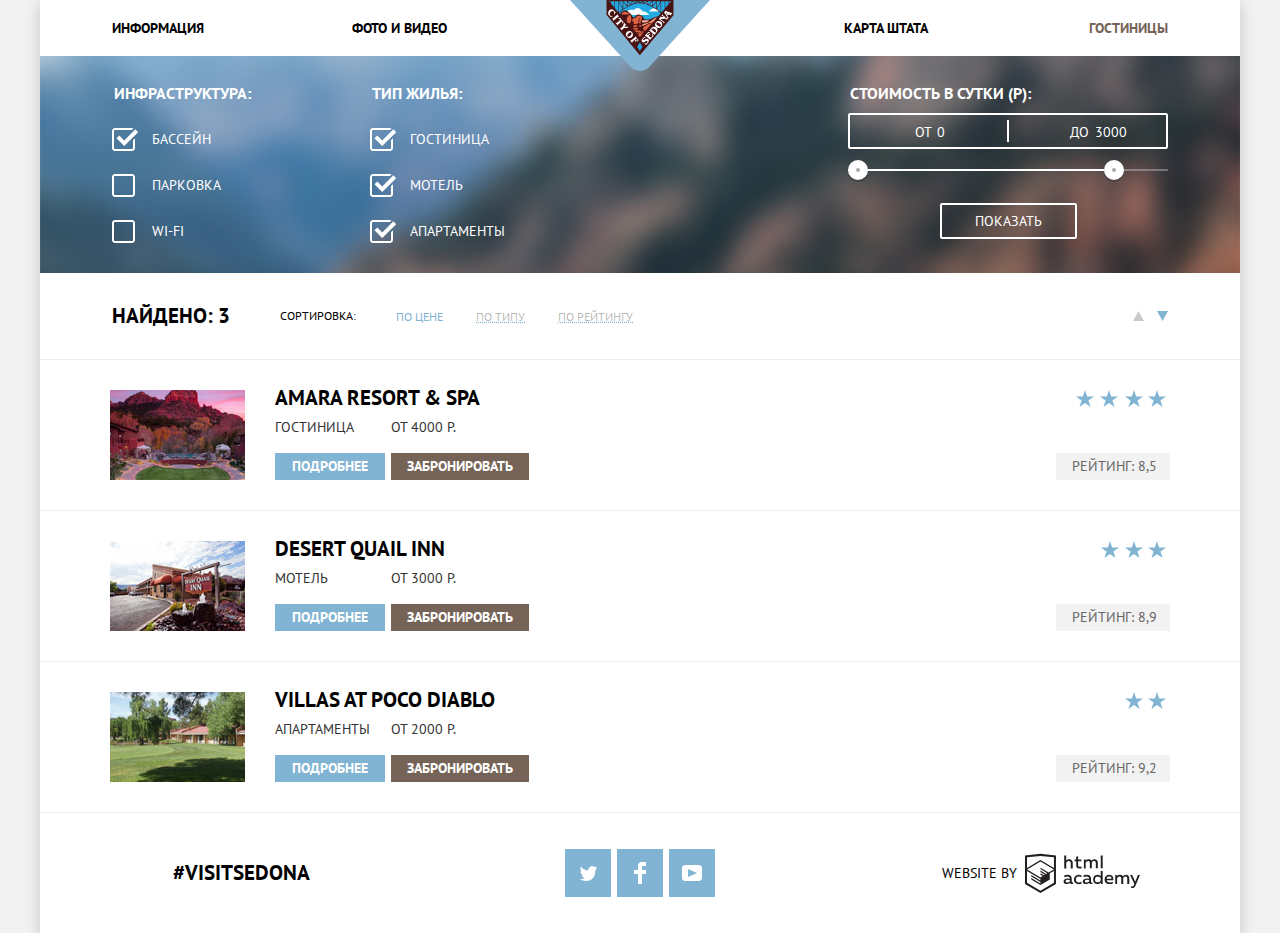
==== commit 5a986cc9: "Исправил замечания первой попытки" ====
--- a/catalog.html
+++ b/catalog.html
@@ -4,8 +4,8 @@
     <meta charset="utf-8">
     <title>HTML Academy: Седона</title>
     <link href="https://fonts.googleapis.com/css?family=PT+Sans:400,700&amp;subset=cyrillic" rel="stylesheet">
-    <link href="css/normalize.css" rel="stylesheet">
-    <link href="css/style.css" rel="stylesheet">
+    <link href="css/normalize-compressed.css" rel="stylesheet">
+    <link href="css/style-prefix-compressed.css" rel="stylesheet">
   </head>
   <body class="inner-page">
     <div class="center-container">
@@ -40,30 +40,30 @@
             <fieldset class="filter-infrastructure">
               <legend>Инфраструктура:</legend>
               <div class="field">
-                <input type="checkbox" id="check-pool" name="check-pool" class="visually-hidden" checked>
+                <input type="checkbox" id="check-pool" name="check-pool" class="visually-hidden check-unvisible" checked>
                 <label class="check-label" for="check-pool">Бассейн</label>
               </div>
               <div class="field">
-                <input type="checkbox" id="check-parking" name="check-parking" class="visually-hidden">
+                <input type="checkbox" id="check-parking" name="check-parking" class="visually-hidden check-unvisible">
                 <label class="check-label" for="check-parking">Парковка</label>
               </div>
               <div class="field">
-                <input type="checkbox" id="check-wifi" name="check-wifi" class="visually-hidden">
+                <input type="checkbox" id="check-wifi" name="check-wifi" class="visually-hidden check-unvisible">
                 <label class="check-label" for="check-wifi">Wi-Fi</label>
               </div>
             </fieldset>
             <fieldset class="filter-housetype">
               <legend>Тип жилья:</legend>
               <div class="field">
-                <input type="checkbox" id="check-hotel" name="check-hotel" class="visually-hidden" checked>
+                <input type="checkbox" id="check-hotel" name="check-hotel" class="visually-hidden check-unvisible" checked>
                 <label class="check-label" for="check-hotel">Гостиница</label>
               </div>
               <div class="field">
-                <input type="checkbox" id="check-motel" name="check-motel" class="visually-hidden" checked>
+                <input type="checkbox" id="check-motel" name="check-motel" class="visually-hidden check-unvisible" checked>
                 <label class="check-label" for="check-motel">Мотель</label>
               </div>
               <div class="field">
-                <input type="checkbox" id="check-apartment" name="check-apartment" class="visually-hidden" checked>
+                <input type="checkbox" id="check-apartment" name="check-apartment" class="visually-hidden check-unvisible" checked>
                 <label class="check-label" for="check-apartment">Апартаменты</label>
               </div>
             </fieldset>
@@ -100,10 +100,10 @@
             </li>
           </ul>
           <div class="sort-buttons-container">
-            <a href="#" class="sort-button sort-button-up">
+            <a href="#" class="sort-button sort-button-up" aria-label="Стрелка вверх">
               <svg xmlns="http://www.w3.org/2000/svg" width="11" height="10" viewBox="0 0 11 10"><path fill="#cacaca" d="M5.5 0L0 10h11z"/></svg>
             </a>
-            <a href="#" class="sort-button sort-button-down sort-button-active">
+            <a href="#" class="sort-button sort-button-down sort-button-active" aria-label="Стрелка вниз">
               <svg xmlns="http://www.w3.org/2000/svg" width="11" height="10" viewBox="0 0 11 10"><path fill="#cacaca" d="M5.5 10L0 0h11"/></svg>
             </a>
           </div>
@@ -188,7 +188,7 @@
             </ul>
           </div>
           <p class="html-academy">
-            <a href="https://htmlacademy.ru/intensive/htmlcss">
+            <a href="https://htmlacademy.ru/intensive/htmlcss" class="html-icon">
               <span class="website-by">Website by</span>
               <svg id="Layer_1" data-name="Layer 1" xmlns="http://www.w3.org/2000/svg" width="115" height="41" viewBox="0 0 108.08 36.85"><title>logo-htmlacademy-small1</title><path d="M44.61,26.88a2,2,0,0,0,.55-0.1v1.33a3.25,3.25,0,0,1-1.18.21,1.67,1.67,0,0,1-1.67-1,4.84,4.84,0,0,1-3.14,1.08c-1.51,0-2.91-.83-2.91-2.55,0-2.13,2-2.79,3.71-2.79a11.08,11.08,0,0,1,2.17.25v-0.3c0-1-.76-1.77-2.19-1.77a7.42,7.42,0,0,0-3,.64v-1.7a10.21,10.21,0,0,1,3.19-.55c2.36,0,3.81,1.12,3.81,3.65v3a0.54,0.54,0,0,0,.49.59h0.17Zm-6.44-1.13A1.35,1.35,0,0,0,39.63,27h0.11a3.39,3.39,0,0,0,2.41-1V24.58a9.72,9.72,0,0,0-1.81-.21c-1,0-2.16.33-2.16,1.38h0Zm12.36-6.11a5,5,0,0,1,2.57.64V22a4.08,4.08,0,0,0-2.3-.7,2.75,2.75,0,1,0,0,5.49,5,5,0,0,0,2.43-.64v1.71a6.27,6.27,0,0,1-2.76.57A4.21,4.21,0,0,1,46,24.51q0-.21,0-0.41a4.32,4.32,0,0,1,4.18-4.46h0.38Zm12.17,7.24a2,2,0,0,0,.55-0.1v1.33a3.25,3.25,0,0,1-1.18.21,1.67,1.67,0,0,1-1.67-1,4.84,4.84,0,0,1-3.14,1.08c-1.51,0-2.91-.83-2.91-2.55,0-2.13,2-2.79,3.71-2.79a11.08,11.08,0,0,1,2.17.25v-0.3c0-1-.76-1.77-2.19-1.77a7.42,7.42,0,0,0-3,.64v-1.7a10.21,10.21,0,0,1,3.19-.55c2.36,0,3.81,1.12,3.81,3.65v3a0.54,0.54,0,0,0,.49.59h0.17Zm-6.44-1.13A1.35,1.35,0,0,0,57.73,27h0.11a3.39,3.39,0,0,0,2.41-1V24.58a9.72,9.72,0,0,0-1.81-.21c-1.06,0-2.16.33-2.16,1.38h0ZM73,16V28.2H71.35V26.88a3.88,3.88,0,0,1-3.19,1.54,4.4,4.4,0,0,1,0-8.78,3.81,3.81,0,0,1,3,1.3V16H73Zm-4.53,5.22a2.76,2.76,0,1,0,0,5.52A2.86,2.86,0,0,0,71.15,25V23A2.91,2.91,0,0,0,68.49,21.27ZM79,19.64c3.31,0,4.46,2.68,3.92,5.09H76.7c0.21,1.5,1.67,2.11,3.19,2.11a6.11,6.11,0,0,0,2.64-.59v1.6a7.14,7.14,0,0,1-3,.57C77,28.42,74.78,27,74.78,24a4.18,4.18,0,0,1,4-4.39H79Zm0.09,1.54a2.28,2.28,0,0,0-2.44,2.1v0.06H81.3A2,2,0,0,0,79.13,21.18Zm5.73,7V19.87h1.65v1a3.81,3.81,0,0,1,2.78-1.27A2.86,2.86,0,0,1,91.89,21a4.12,4.12,0,0,1,2.91-1.33A3.06,3.06,0,0,1,98,23V28.2h-1.9V23.05a1.59,1.59,0,0,0-1.42-1.75H94.42a2.8,2.8,0,0,0-2.07,1.12V28.2h-1.9V23.05A1.59,1.59,0,0,0,89,21.31H88.8a3,3,0,0,0-2.21,1.29v5.63H84.86Zm21.31-8.33h1.9l-3.91,9.46c-0.9,2.17-2.09,2.86-3.35,2.86a4.76,4.76,0,0,1-1.1-.14V30.46a2.86,2.86,0,0,0,.85.12c0.9,0,1.58-.64,2.07-1.9l0.17-.42-4-8.4h2l2.86,6.29ZM38.73,1.46V6.22a3.81,3.81,0,0,1,2.7-1.14,3.25,3.25,0,0,1,3.44,3.4v5.15H43V8.72a1.81,1.81,0,0,0-1.61-2h-0.3a2.93,2.93,0,0,0-2.32,1.39v5.52h-1.9V1.46h1.9ZM49.94,2.31v3h3V6.91h-3v3.81c0,1.1.5,1.46,1.58,1.46a4.49,4.49,0,0,0,1.69-.33v1.6A6.8,6.8,0,0,1,51,13.8a2.55,2.55,0,0,1-2.86-2.74V6.89H46.58V5.26h1.5V2.74Zm5.4,11.31V5.28H57v1A3.81,3.81,0,0,1,59.77,5a2.86,2.86,0,0,1,2.6,1.33A4.12,4.12,0,0,1,65.28,5,3.06,3.06,0,0,1,68.44,8.4v5.21h-1.9V8.46a1.59,1.59,0,0,0-1.42-1.75H64.89a2.8,2.8,0,0,0-2.07,1.12v5.78h-1.9V8.46A1.59,1.59,0,0,0,59.5,6.71H59.27A3,3,0,0,0,57.06,8v5.63H55.34ZM71.17,1.45H73V13.6H71.17V1.45ZM14.71,0H14.55L0,1.54V28.21l14.55,8.66,14.55-8.66V1.54Zm12.5,27.1L14.55,34.64,1.9,27.12V16.18l12.59,7.5V25L5.86,19.9v1.31l8.68,5.21v1.39L5.87,22.65V24l8.68,5.21,8.75-5.24V18.31L27.2,16V27.12Zm0-12.53-3.48,2-1.6,1L14.51,13v1.31L21,18.23H21l-0.14.09-1,.54-5.37-3.2V17l4.24,2.52-1,.67-3.2-1.9v1.31l2.1,1.24L14.5,22.1,2,14.65,14.51,7.11Zm0-1.32L14.49,5.76,1.91,13.25v-10L14.56,1.92,27.21,3.25v10h0Z" transform="translate(0 -0.02)" fill="#231f20"/></svg>
             </a>
--- a/css/style-prefix-compressed.css
+++ b/css/style-prefix-compressed.css
@@ -0,0 +1 @@
+body{margin:0;padding:0;font-family:"PT Sans",Arial,sans-serif;font-size:14px;line-height:21px;font-weight:700;color:#000;text-transform:uppercase;background-color:#f2f2f2}a{text-decoration:none}img{max-width:100%;height:auto}.center-container{width:1200px;margin:0 auto;-webkit-box-shadow:0 5px 15px rgba(0,1,1,0.2);box-shadow:0 5px 15px rgba(0,1,1,0.2)}.container{background-color:#fff}.header-logo{position:absolute;left:530px}.main-navigation{position:relative;font-size:14px;line-height:26px;font-weight:700;color:#000;background-color:#fff}.site-navigation{margin:0;padding:0 72px;list-style:none;display:-webkit-box;display:-ms-flexbox;display:flex;-webkit-box-orient:horizontal;-webkit-box-direction:normal;-ms-flex-direction:row;flex-direction:row}.navigation-item{width:220px;padding-top:15px;padding-bottom:15px}.navigation-item:nth-child(1),.navigation-item:nth-child(2){margin-right:20px;text-align:left}.navigation-item:nth-child(3),.navigation-item:nth-child(4){margin-left:20px;text-align:right}.navigation-item:nth-child(3){margin-left:auto}.site-navigation a{color:#000}.site-navigation a:hover,.site-navigation a:focus{color:#81b3d2}.site-navigation a:active{color:rgba(0,0,0,0.3)}.site-navigation-current a{color:#766357}.background-logo{width:1200px;height:510px;background-color:#6789af;background-image:url(../img/polygon.svg),url(../img/background-photo.jpg);background-size:1200px 57px,cover;background-position:center bottom,center -57px;background-repeat:no-repeat;margin-bottom:40px}.welcome{width:575px;margin:0 auto;display:-webkit-box;display:-ms-flexbox;display:flex;-webkit-box-orient:vertical;-webkit-box-direction:normal;-ms-flex-direction:column;flex-direction:column;-webkit-box-align:center;-ms-flex-align:center;align-items:center}.welcome h2{font-size:21px;line-height:26px;text-align:center;margin-bottom:15px}.welcome p{font-size:14px;line-height:26px;font-weight:400;color:#333;text-align:center;margin-bottom:50px}.features{margin-bottom:50px}.features-list,.features-list-nested,.catalog-list{margin:0;padding:0;list-style:none}.feature-item{display:-webkit-box;display:-ms-flexbox;display:flex;-webkit-box-orient:vertical;-webkit-box-direction:normal;-ms-flex-direction:column;flex-direction:column;text-align:center}.feature-item-main{display:-webkit-box;display:-ms-flexbox;display:flex;-webkit-box-orient:horizontal;-webkit-box-direction:normal;-ms-flex-direction:row;flex-direction:row;background-color:#81b3d2}.feature-item-discription{-webkit-box-sizing:border-box;box-sizing:border-box;width:400px;background-color:#81b3d2}.feature-item-background{width:800px;height:256px;background-repeat:no-repeat}.feature-item-discription{padding:47px 50px 60px}.feature-item:nth-of-type(1) .feature-item-background{background-image:url(../img/feature-photo-2.jpg);background-position:center -77px}.feature-item:nth-of-type(2) .feature-item-background{background-image:url(../img/feature-photo-1.jpg);background-position:center -75px}.features-list-nested{display:-webkit-box;display:-ms-flexbox;display:flex;-webkit-box-orient:horizontal;-webkit-box-direction:normal;-ms-flex-direction:row;flex-direction:row;-ms-flex-wrap:wrap;flex-wrap:wrap;background-color:#eee}.nested-item{padding:47px 60px 60px;width:400px;-webkit-box-sizing:border-box;box-sizing:border-box}.nested-item.stretched{padding:160px 50px 80px;background-color:#fff}.feature-item h3{margin:0;padding:0;padding:0 60px;margin-bottom:25px;font-size:21px;line-height:21px}.feature-item p{margin:0;padding:0;font-size:14px;line-height:21px;font-weight:400}p.feature-number{margin-bottom:20px}.feature-item-main{color:#fff}h3.with-icon{position:relative}h3.with-icon::before{content:"";position:absolute;bottom:45px;left:50%;margin-left:-38px;width:76px;height:80px;background-repeat:no-repeat}h3.with-icon.icon-1::before{background-image:url(../img/icon-1.svg);background-position:0 5px}h3.with-icon.icon-2::before{background-image:url(../img/icon-3.svg);background-position:0 5px}h3.with-icon.icon-3::before{background-image:url(../img/icon-2.svg);background-position:5px 0}.interested{width:575px;margin:0 auto;display:-webkit-box;display:-ms-flexbox;display:flex;-webkit-box-orient:vertical;-webkit-box-direction:normal;-ms-flex-direction:column;flex-direction:column;-webkit-box-align:center;-ms-flex-align:center;align-items:center}.interested h2{margin:0;padding:0;margin-bottom:25px;font-size:30px;line-height:36px;text-align:center}.interested p{margin:0;padding:0;font-size:14px;line-height:24px;font-weight:400;color:#333;text-align:center;margin-bottom:45px}.button{display:inline-block;font:inherit;text-align:center;color:#fff;vertical-align:middle;text-transform:uppercase;background-color:#81b3d2;border:none}.button-detail{padding:3px 17px;margin-right:6px}.button-reserv{padding:3px 16px;background-color:#766357}.popup-button-container{position:relative;margin-left:316px}.button-popup{padding:30px 140px;font-size:21px;line-height:26px;font-weight:700;background-color:#766357}.button-find{padding-top:16px;padding-bottom:16px;margin-top:24px;width:100%;font-size:21px;line-height:26px;font-weight:700}.button-change{position:relative;width:38px;height:38px;font-size:0;background-color:#f2f2f2;border:0}.button-change::before,.button-change::after{content:"";position:absolute;width:12px;height:3px;top:18px;left:13px;background-color:#a9a9a9}.button-plus::after{-webkit-transform:rotate(90deg);-ms-transform:rotate(90deg);transform:rotate(90deg)}.button-calendar{width:58px;height:38px;font-size:0;background-color:#f2f2f2;border:0}.button-calendar path{fill:#a9a9a9}.button-calendar:hover path,.button-calendar:focus path{fill:#000}.button-calendar:active path{fill:#81b3d2}.show-button{display:block;margin:0 auto;font-size:14px;line-height:21px;font-weight:400;width:137px;height:36px;background-color:transparent;border:2px solid #fff;border-radius:2px;cursor:pointer}.button-popup:hover,.button-popup:focus,.button-reserv:hover,.button-reserv:focus{background-color:#604e43}.button-popup:active,.button-reserv:active{background-color:#503e33;color:rgba(255,255,255,0.3)}.button-find:hover,.button-find:focus,.button-detail:hover,.button-detail:focus,.social-button:hover,.social-button:focus{background-color:#669ec0}.button-find:active,.button-detail:active,.social-button:active{background-color:#5496bd;color:rgba(255,255,255,0.3)}.button-change:hover::before,.button-change:hover::after,.button-change:focus::before,.button-change:focus::after{background-color:#000}.button-change:active::before,.button-change:active::after{background-color:#81b3d2}.show-button:hover,.show-button:focus{color:#000;background-color:#fff}.map{position:absolute;height:593px;overflow:hidden}.map iframe{border:none}.main-page .main-footer{position:relative;margin-top:473px;background-color:rgba(255,255,255,0.9)}.inner-page .main-footer{background-color:#fff}.main-footer .footer-container{padding:36px 73px;display:-webkit-box;display:-ms-flexbox;display:flex;-webkit-box-orient:horizontal;-webkit-box-direction:normal;-ms-flex-direction:row;flex-direction:row;-webkit-box-align:center;-ms-flex-align:center;align-items:center}p.visitsedona{margin:0;padding:0;margin-right:212px;padding-left:60px;-webkit-box-sizing:border-box;box-sizing:border-box;font-size:21px;line-height:26px;width:240px}.footer-social{width:150px}.social-list{margin:0;padding:0;width:150px;display:-webkit-box;display:-ms-flexbox;display:flex;-webkit-box-orient:horizontal;-webkit-box-direction:normal;-ms-flex-direction:row;flex-direction:row;-webkit-box-pack:justify;-ms-flex-pack:justify;justify-content:space-between;list-style:none}.social-button{position:relative;width:46px;height:48px;background-color:#81b3d2}.social-button::before{content:"";position:absolute;width:24px;height:24px;top:50%;left:50%;margin-left:-12px;margin-top:-12px;background-repeat:no-repeat;background-position:50% 50%}.social-button.tw-button::before{background-image:url(../img/twitter.svg)}.social-button.fb-button::before{background-image:url(../img/fb-icon.svg)}.social-button.yt-button::before{background-image:url(../img/youtube.svg)}.social-button:active::before{opacity:.3}p.html-academy{margin:0;padding:0;margin-left:auto;padding-left:15px;-webkit-box-sizing:border-box;box-sizing:border-box;width:240px}.html-icon{display:-webkit-box;display:-ms-flexbox;display:flex;-webkit-box-align:center;-ms-flex-align:center;align-items:center}.html-icon:hover path,.html-icon:focus path{fill:#81b3d2}.html-icon:active path{fill:#bdbbbc}span.website-by{margin-right:8px;font-size:14px;line-height:26px;font-weight:400;color:#000}.popup-find-form{z-index:2;display:none;position:absolute;padding:55px;width:568px;-webkit-box-sizing:border-box;box-sizing:border-box;background-color:#fff;-webkit-box-shadow:0 5px 15px rgba(0,1,1,0.2);box-shadow:0 5px 15px rgba(0,1,1,0.2)}@-webkit-keyframes openup{0%{-webkit-transform:translateY(-400px);transform:translateY(-400px)}100%{-webkit-transform:translateY(0);transform:translateY(0)}}@keyframes openup{0%{-webkit-transform:translateY(-400px);transform:translateY(-400px)}100%{-webkit-transform:translateY(0);transform:translateY(0)}}@-webkit-keyframes shake{0%,100%{-webkit-transform:translateX(0);transform:translateX(0)}10%,30%,50%,70%,90%{-webkit-transform:translateX(-10px);transform:translateX(-10px)}20%,40%,60%,80%{-webkit-transform:translateX(10px);transform:translateX(10px)}}@keyframes shake{0%,100%{-webkit-transform:translateX(0);transform:translateX(0)}10%,30%,50%,70%,90%{-webkit-transform:translateX(-10px);transform:translateX(-10px)}20%,40%,60%,80%{-webkit-transform:translateX(10px);transform:translateX(10px)}}.modal-show{display:block}.modal-error{-webkit-animation:shake .6s;animation:shake .6s}.grown-children{display:-webkit-box;display:-ms-flexbox;display:flex;-webkit-box-pack:justify;-ms-flex-pack:justify;justify-content:space-between}.find-hotel-form{display:-webkit-box;display:-ms-flexbox;display:flex;-webkit-box-orient:vertical;-webkit-box-direction:normal;-ms-flex-direction:column;flex-direction:column}.find-form-item{display:-webkit-box;display:-ms-flexbox;display:flex;-webkit-box-align:center;-ms-flex-align:center;align-items:center}.find-hotel-form p{margin:0;margin-bottom:30px}.find-form-item label{margin-right:20px;white-space:nowrap}.find-form-item input{padding:0;margin:0;padding:0 12px;-webkit-box-sizing:border-box;box-sizing:border-box;font:inherit;background-color:#f2f2f2;border:none;height:38px;text-transform:uppercase;width:100%;border:2px #f2f2f2 solid}.grown-children input{padding:0 12px;width:38px}label.grow-label{margin-right:40px}.find-form-item input:hover{background-color:#ebebeb}.find-form-item input:focus{background-color:transparent;border-color:#e5e5e5}.main-filter{padding:27px 70px 31px;background-color:#6789af;background-image:url(../img/filter-background.jpg);background-size:cover;background-position:center;background-repeat:no-repeat}.main-filter-form{display:-webkit-box;display:-ms-flexbox;display:flex;-webkit-box-orient:horizontal;-webkit-box-direction:normal;-ms-flex-direction:row;flex-direction:row;color:#fff}.main-filter-form legend{font-size:16px;line-height:21px;font-weight:700}.main-filter-form label{position:relative;font-size:14px;line-height:21px;font-weight:400}.filter-cost{width:320px;margin-left:auto;border:none}.filter-cost legend{margin-bottom:9px}.price-controls{position:relative;height:32px;margin-bottom:20px;font-size:0;border:2px solid #fff;border-radius:2px}.price-controls::after{content:"";position:absolute;top:50%;left:50%;width:2px;height:22px;background:#fff;-webkit-transform:translate(-50%,-50%);-ms-transform:translate(-50%,-50%);transform:translate(-50%,-50%)}.price-controls label{display:inline-block;font-size:14px;line-height:32px;vertical-align:top;cursor:pointer}.price-controls .min-price,.price-controls .max-price{width:90px;padding-left:65px}.price-controls input{width:50px;margin:0;color:inherit;font:inherit;background:none;border:none}.range-controls{position:relative;margin-bottom:32px}.range-controls .scale{height:2px;background:rgba(255,255,255,0.3)}.range-controls .bar{width:80%;height:2px;background:#fff}.range-toggle{position:absolute;top:-9px;width:4px;height:4px;background:#ababab;border:8px solid #fff;border-radius:50%;-webkit-box-shadow:0 2px 1px 0 rgba(0,1,1,0.2);box-shadow:0 2px 1px 0 rgba(0,1,1,0.2);cursor:pointer}.range-toggle:hover{width:6px;height:6px}.range-toggle-min{left:0}.range-toggle-max{left:80%}.check-label::before{content:"";height:23px;width:27px;left:-40px;top:-2px;position:absolute;background-image:url(../img/checkbox-off.svg);background-size:23px 23px;background-position:0;background-repeat:no-repeat}.check-unvisible:hover + label,.check-unvisible:focus + label{outline-color:#4D90FE;outline-offset:-2px;outline-style:auto;outline-width:5px}.main-filter-form input[type="checkbox"]:checked + label::before{background-image:url(../img/checkbox-on.svg);background-size:27px 23px;background-position:0;background-repeat:no-repeat}.main-filter-form fieldset{padding:0}.main-filter-form .field{margin-top:25px;margin-left:40px}.filter-infrastructure{margin-right:115px;border:none}.filter-housetype{border:none}.catalog-list{margin:0;padding:0}.catalog-item{padding:25px 70px 30px;border-bottom:1px solid #eee;display:-webkit-box;display:-ms-flexbox;display:flex;-webkit-box-orient:horizontal;-webkit-box-direction:normal;-ms-flex-direction:row;flex-direction:row}.catalog-description{display:-webkit-box;display:-ms-flexbox;display:flex;-webkit-box-orient:vertical;-webkit-box-direction:normal;-ms-flex-direction:column;flex-direction:column}.catlog-block{display:-webkit-box;display:-ms-flexbox;display:flex;-webkit-box-orient:horizontal;-webkit-box-direction:normal;-ms-flex-direction:row;flex-direction:row;margin-top:auto}.catalog-item img{margin-right:30px;margin-top:5px}.catlog-block p{margin:0;padding:0;margin-bottom:15px;font-size:14px;line-height:21px;font-weight:400;color:#333}.catalog-reitings{margin-left:auto;display:-webkit-box;display:-ms-flexbox;display:flex;-webkit-box-orient:vertical;-webkit-box-direction:normal;-ms-flex-direction:column;flex-direction:column;-webkit-box-pack:justify;-ms-flex-pack:justify;justify-content:space-between;margin-top:5px}.stars{width:110px;height:17px;background-repeat:no-repeat}.two-stars{background-image:url(../img/star.svg),url(../img/star.svg);background-size:18px 17px;background-position:right,69px 0}.three-stars{background-image:url(../img/star.svg),url(../img/star.svg),url(../img/star.svg);background-size:18px 17px;background-position:right,69px 0,45px 0}.four-stars{background-image:url(../img/star.svg),url(../img/star.svg),url(../img/star.svg),url(../img/star.svg);background-size:18px 17px;background-position:right,69px 0,44px 0,20px 0}.reitings{margin:0;padding:0;padding-top:3px;padding-bottom:3px;padding-left:16px;padding-right:13px;font-size:14px;line-height:21px;font-weight:400;color:#666;background-color:#f2f2f2}a.hotel-type{font-size:21px;line-height:26px;font-weight:700;color:#000;white-space:pre-line}a.hotel-type:hover,a.hotel-type:focus{color:#81b3d2}a.hotel-type:active{color:rgba(0,0,0,0.3)}.main-sorting{padding:30px 72px;border-bottom:1px solid #eee;display:-webkit-box;display:-ms-flexbox;display:flex;-webkit-box-orient:horizontal;-webkit-box-direction:normal;-ms-flex-direction:row;flex-direction:row;-webkit-box-align:center;-ms-flex-align:center;align-items:center}.main-sorting b{margin:0;padding:0;padding-right:50px;font-size:21px;line-height:26px;font-weight:700;color:#000}.main-sorting h4{margin:0;padding:0;padding-right:40px;font-size:12px;line-height:18px;font-weight:400;color:#000}.sort-list{margin:0;padding:0;display:-webkit-box;display:-ms-flexbox;display:flex;-webkit-box-orient:horizontal;-webkit-box-direction:normal;-ms-flex-direction:row;flex-direction:row;list-style:none}.sort-buttons-container{margin-left:auto;display:-webkit-box;display:-ms-flexbox;display:flex;-webkit-box-pack:justify;-ms-flex-pack:justify;justify-content:space-between;-webkit-box-align:center;-ms-flex-align:center;align-items:center;width:35px;height:10px}.sort-button-active path{fill:#81b3d2}.sort-button:hover path,.sort-button:focus path{fill:#000}.sort-button:active path{fill:#81b3d2}a.sort-type{margin-right:33px;font-size:12px;line-height:18px;font-weight:400;color:rgba(0,0,0,0.3);text-decoration:underline;-webkit-text-decoration-style:dotted;text-decoration-style:dotted;-webkit-text-decoration-color:#81b3d2;text-decoration-color:#81b3d2}a.sort-active{color:#81b3d2;text-decoration:none}a.sort-type:hover,a.sort-type:focus{color:#81b3d2}a.sort-type:active{color:#000;text-decoration:none}.visually-hidden:not(:focus):not(:active),input[type="checkbox"].visually-hidden,input[type="radio"].visually-hidden{position:absolute;width:1px;height:1px;margin:-1px;border:0;padding:0;white-space:nowrap;-webkit-clip-path:inset(100%);clip-path:inset(100%);clip:rect(0 0 0 0);overflow:hidden}